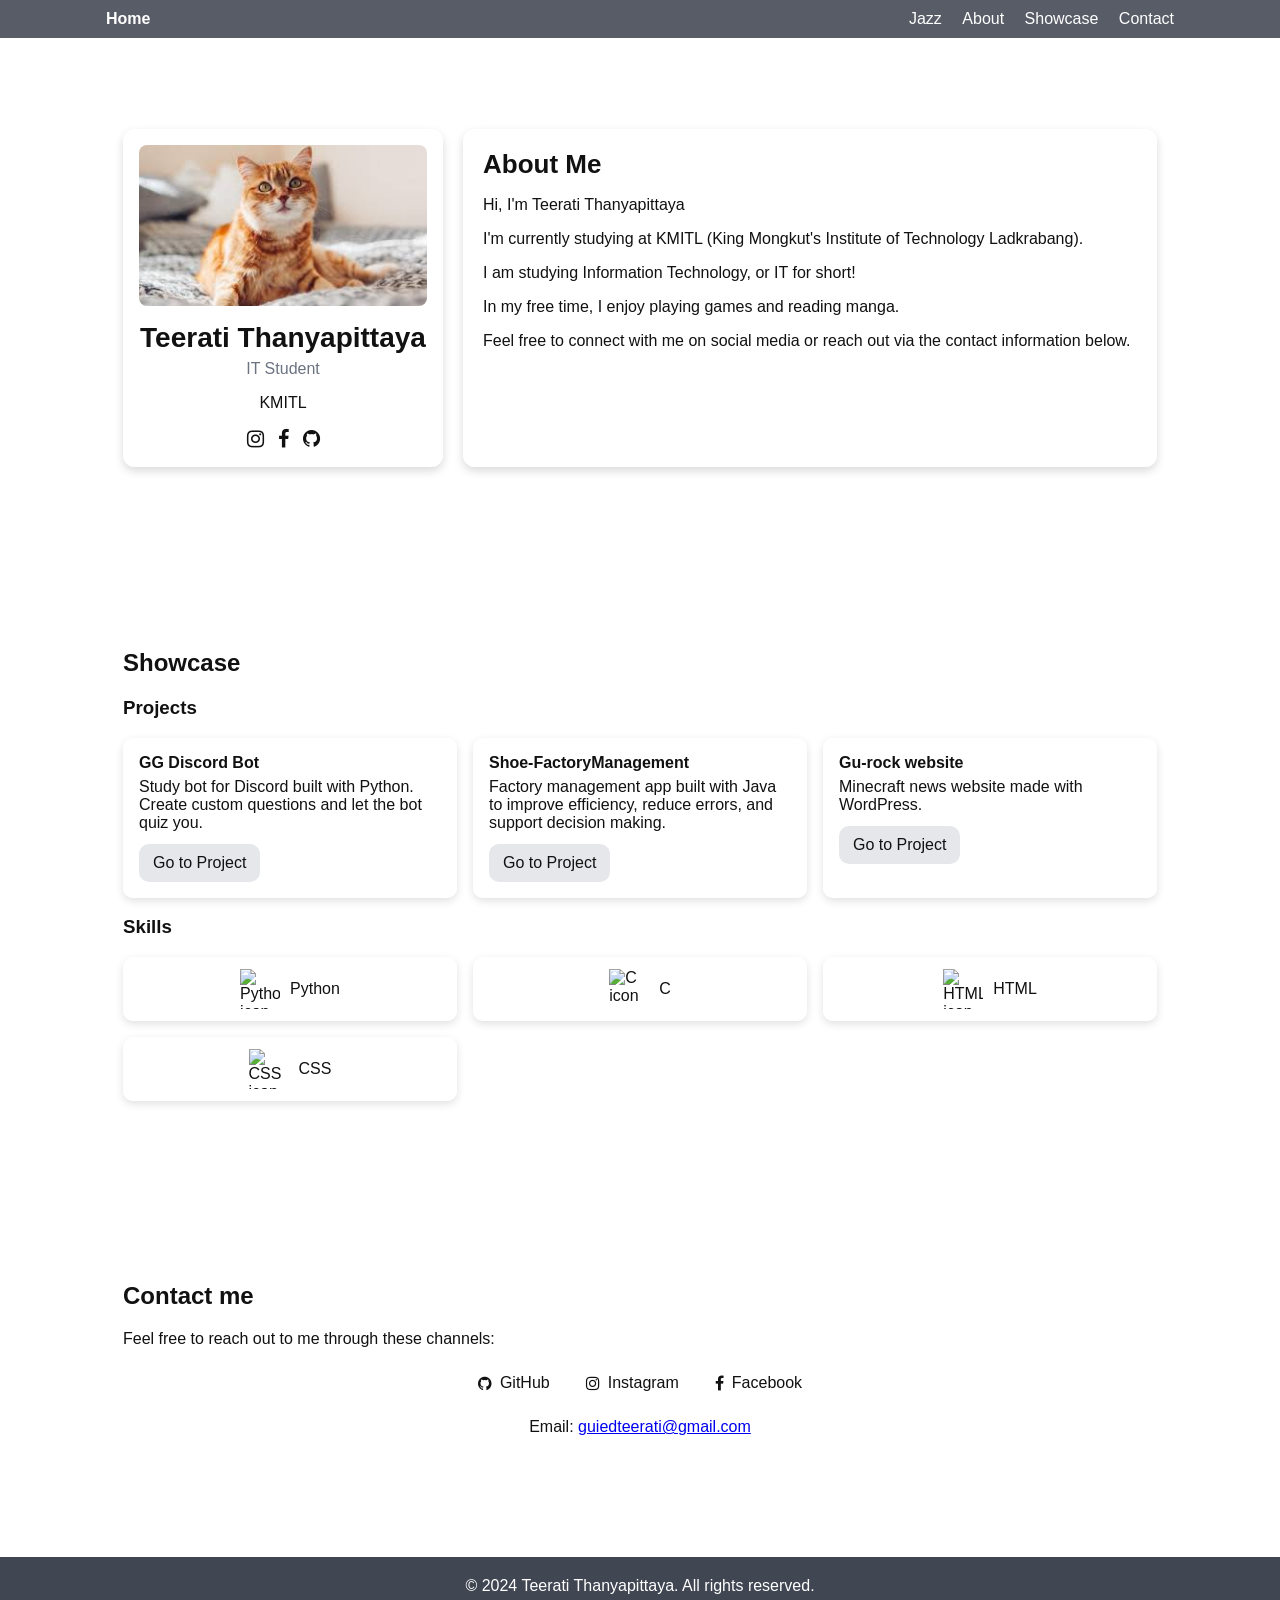
==== rush/tthanyap.html @ 21090a6c "fun with code" ====
<!DOCTYPE html>
<html lang="en">
<head>
  <meta charset="UTF-8" />
  <meta name="viewport" content="width=device-width, initial-scale=1" />
  <title>Trcharoe Portfolio</title>
  <link rel="stylesheet" href="tthanyap.css" />
  <link rel="stylesheet"
        href="https://cdnjs.cloudflare.com/ajax/libs/font-awesome/4.7.0/css/font-awesome.min.css" />
</head>
<body>

  <!-- Navbar (fixed, เรียบง่าย) -->
  <header class="navbar">
    <nav class="nav-wrap">
      <a href="index.html" class="brand">Home</a>
      <div class="nav-links">
        <a href="./jazz.html">Jazz</a>
        <a href="#about">About</a>
        <a href="#showcase">Showcase</a>
        <a href="#contact">Contact</a>
      </div>
    </nav>
  </header>
  <div class="nav-spacer"></div> <!-- กันเนื้อหาโดน navbar ทับ -->

  <!-- About -->
  <section id="about" class="section">
    <div class="glass glass-row">
      <div class="card">
        <img src="./img/images.jpeg" alt="Profile photo of Trisit Charoenparipat" />
        <h1>Teerati Thanyapittaya</h1>
        <p class="sub">IT Student</p>
        <p>KMITL</p>
        <div class="socials">
          <a href="https://www.instagram.com/guiedd_/" target="_blank" rel="noopener" aria-label="Instagram">
            <i class="fa fa-instagram"></i>
          </a>
          <a href="https://www.facebook.com/teerati.thanyapittaya" target="_blank" rel="noopener" aria-label="Facebook">
            <i class="fa fa-facebook"></i>
          </a>
          <a href="https://github.com/66070273" target="_blank" rel="noopener" aria-label="GitHub">
            <i class="fa fa-github"></i>
          </a>
        </div>
      </div>

      <article class="panel">
        <h2>About Me</h2>
        <p>Hi, I'm Teerati Thanyapittaya</p>
        <p>I'm currently studying at KMITL (King Mongkut's Institute of Technology Ladkrabang).</p>
        <p>I am studying Information Technology, or IT for short!</p>
        <p>In my free time, I enjoy playing games and reading manga.</p>
        <p>Feel free to connect with me on social media or reach out via the contact information below.</p>
      </article>
    </div>
  </section>

  <!-- Showcase -->
  <section id="showcase" class="section">
    <div class="glass">
      <h2>Showcase</h2>

      <h3 class="mt-2">Projects</h3>
      <div class="grid">
        <div class="project">
          <h4>GG Discord Bot</h4>
          <p>Study bot for Discord built with Python. Create custom questions and let the bot quiz you.</p>
          <a class="btn" href="https://github.com/KawaiiZT/GG-Discord-Bot" target="_blank" rel="noopener">Go to Project</a>
        </div>
        <div class="project">
          <h4>Shoe-FactoryManagement</h4>
          <p>Factory management app built with Java to improve efficiency, reduce errors, and support decision making.</p>
          <a class="btn" href="https://github.com/KawaiiZT/Shoe-FactoryManagement" target="_blank" rel="noopener">Go to Project</a>
        </div>
        <div class="project">
          <h4>Gu-rock website</h4>
          <p>Minecraft news website made with WordPress.</p>
          <a class="btn" href="https://gurockth.com/" target="_blank" rel="noopener">Go to Project</a>
        </div>
      </div>

      <h3 class="mt-3">Skills</h3>
      <div class="grid skills">
        <div class="skill"><img src="https://img.icons8.com/ios-filled/50/000000/python.png" alt="Python icon"><span>Python</span></div>
        <div class="skill"><img src="https://img.icons8.com/ios-filled/50/000000/c.png" alt="C icon"><span>C</span></div>
        <div class="skill"><img src="https://img.icons8.com/ios-filled/50/000000/html-5.png" alt="HTML icon"><span>HTML</span></div>
        <div class="skill"><img src="https://img.icons8.com/ios-filled/50/000000/css3.png" alt="CSS icon"><span>CSS</span></div>
      </div>
    </div>
  </section>

  <!-- Contact -->
  <section id="contact" class="section">
    <div class="glass">
      <h2>Contact me</h2>
      <p>Feel free to reach out to me through these channels:</p>
      <div class="contact-links">
        <a href="https://github.com/KawaiiZT" target="_blank" rel="noopener"><i class="fa fa-github"></i> GitHub</a>
        <a href="https://www.instagram.com/tribearorion_/" target="_blank" rel="noopener"><i class="fa fa-instagram"></i> Instagram</a>
        <a href="https://www.facebook.com/trisit.charoenparipat" target="_blank" rel="noopener"><i class="fa fa-facebook"></i> Facebook</a>
      </div>
      <p class="email">Email: <a href="mailto:guiedteerati@gmail.com">guiedteerati@gmail.com</a></p>
    </div>
  </section>

  <footer class="footer">© 2024 Teerati Thanyapittaya. All rights reserved.</footer>
</body>
</html>
---- rush/tthanyap.css ----
/* Reset เล็กน้อย */
* { box-sizing: border-box; }
html, body { height: 100%; margin: 0; }
body {
  font-family: Arial, sans-serif;
  color: #1f2937;
  background: url("https://images.unsplash.com/photo-1500530855697-b586d89ba3ee?q=80&w=1920&auto=format&fit=crop") center/cover no-repeat fixed;
}

/* Navbar */
.navbar {
  position: fixed; inset: 0 0 auto 0;
  background: rgba(17, 24, 39, .7);
  backdrop-filter: blur(8px);
  z-index: 1000;
}
.nav-wrap {
  max-width: 1100px; margin: 0 auto; padding: 10px 16px;
  display: flex; align-items: center; justify-content: space-between;
}
.brand { color: #fff; text-decoration: none; font-weight: 700; }
.nav-links a { color: #fff; text-decoration: none; margin-left: 16px; }
.nav-links a:hover { text-decoration: underline; }
.nav-spacer { height: 48px; } /* กันเนื้อหาโดนทับ */

/* Layout sections */
.section { padding: 48px 16px; }
.section .glass { max-width: 1100px; margin: 0 auto; }

/* กล่องโปร่ง (glass) */
.glass {
  background: rgba(255,255,255,.2);
  border: 1px solid rgba(255,255,255,.28);
  border-radius: 16px;
  backdrop-filter: blur(10px);
  -webkit-backdrop-filter: blur(10px);
  padding: clamp(16px, 4vw, 32px);
  color: #111;
}
.glass-row { display: grid; grid-template-columns: 320px 1fr; gap: 20px; }
@media (max-width: 900px) { .glass-row { grid-template-columns: 1fr; } }

/* Card (โปรไฟล์ด้านซ้าย) */
.card {
  background: rgba(255,255,255,.85);
  border-radius: 12px;
  box-shadow: 0 4px 10px rgba(0,0,0,.15);
  padding: 16px; text-align: center;
}
.card img { width: 100%; height: auto; border-radius: 8px; }
.card h1 { margin: 12px 0 6px; font-size: clamp(20px, 3vw, 28px); }
.card .sub { color: #6b7280; margin: 0 0 6px; }

.socials { display: flex; justify-content: center; gap: 14px; margin-top: 10px; }
.socials a { color: #111; font-size: 20px; text-decoration: none; }
.socials a:hover { color: #2563eb; }

/* Panel (กล่องข้อความขวา / กล่องรวม) */
.panel {
  background: rgba(255,255,255,.85);
  border-radius: 12px;
  box-shadow: 0 4px 10px rgba(0,0,0,.15);
  padding: 20px;
}
.panel h2 { margin: 0 0 10px; font-size: clamp(20px, 3vw, 26px); }

/* Grid ทั่วไป */
.grid {
  display: grid;
  grid-template-columns: repeat(auto-fit, minmax(260px, 1fr));
  gap: 16px;
}

/* Projects */
.project {
  background: rgba(255,255,255,.85);
  border-radius: 10px;
  box-shadow: 0 3px 8px rgba(0,0,0,.12);
  padding: 16px;
}
.project h4 { margin: 0 0 6px; }
.project p { margin: 0 0 12px; }
.btn {
  display: inline-block; text-decoration: none; color: #111;
  padding: 10px 14px; border-radius: 10px;
  background: #e5e7eb;
}
.btn:hover { background: #d1d5db; }

/* Skills */
.skills .skill {
  background: rgba(255,255,255,.85);
  border-radius: 10px; padding: 12px;
  display: flex; align-items: center; gap: 10px; justify-content: center;
  box-shadow: 0 3px 8px rgba(0,0,0,.12);
}
.skills img { width: 40px; height: 40px; }

/* Contact */
.contact-links {
  display: flex; flex-wrap: wrap; gap: 12px; justify-content: center; margin: 16px 0;
}
.contact-links a {
  display: inline-flex; align-items: center; gap: 8px;
  text-decoration: none; color: #111;
  background: rgba(255,255,255,.85);
  padding: 10px 12px; border-radius: 10px;
}
.contact-links a:hover { background: #dbeafe; }
.email { text-align: center; }

/* Footer */
.footer {
  text-align: center; color: #fff; padding: 20px 16px;
  background: rgba(17,24,39,.8); margin-top: 24px;
}

/* helpers */
.mt-2 { margin-top: 12px; }
.mt-3 { margin-top: 18px; }
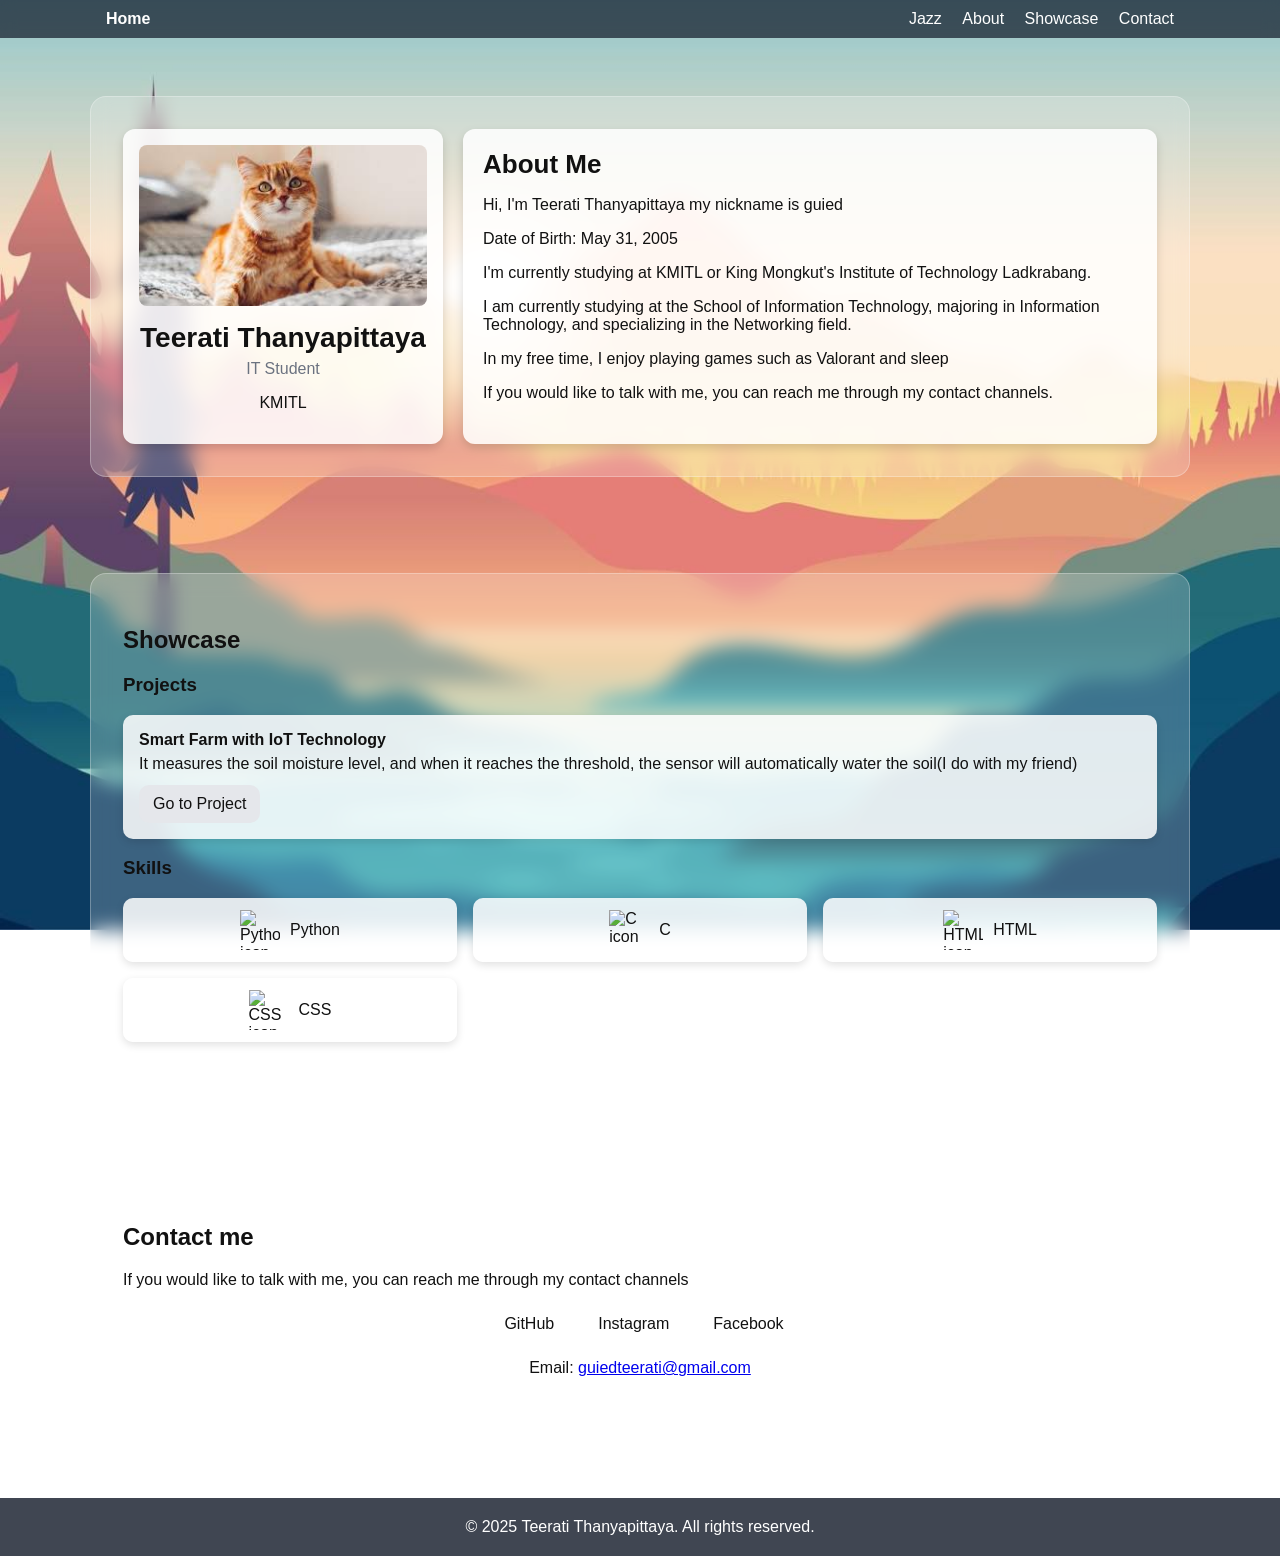
==== commit 4cabd9b9: "fun with code" ====
--- a/rush/tthanyap.html
+++ b/rush/tthanyap.html
@@ -5,12 +5,11 @@
   <meta name="viewport" content="width=device-width, initial-scale=1" />
   <title>Trcharoe Portfolio</title>
   <link rel="stylesheet" href="tthanyap.css" />
-  <link rel="stylesheet"
-        href="https://cdnjs.cloudflare.com/ajax/libs/font-awesome/4.7.0/css/font-awesome.min.css" />
+
 </head>
 <body>
 
-  <!-- Navbar (fixed, เรียบง่าย) -->
+  <!-- Navbar -->
   <header class="navbar">
     <nav class="nav-wrap">
       <a href="index.html" class="brand">Home</a>
@@ -22,13 +21,13 @@
       </div>
     </nav>
   </header>
-  <div class="nav-spacer"></div> <!-- กันเนื้อหาโดน navbar ทับ -->
+  <div class="nav-spacer"></div>
 
   <!-- About -->
   <section id="about" class="section">
     <div class="glass glass-row">
       <div class="card">
-        <img src="./img/images.jpeg" alt="Profile photo of Trisit Charoenparipat" />
+        <img src="./img/images.jpeg" alt="Profile photo of Teerati Thanyapittaya" />
         <h1>Teerati Thanyapittaya</h1>
         <p class="sub">IT Student</p>
         <p>KMITL</p>
@@ -47,11 +46,12 @@
 
       <article class="panel">
         <h2>About Me</h2>
-        <p>Hi, I'm Teerati Thanyapittaya</p>
-        <p>I'm currently studying at KMITL (King Mongkut's Institute of Technology Ladkrabang).</p>
-        <p>I am studying Information Technology, or IT for short!</p>
-        <p>In my free time, I enjoy playing games and reading manga.</p>
-        <p>Feel free to connect with me on social media or reach out via the contact information below.</p>
+        <p>Hi, I'm Teerati Thanyapittaya my nickname is guied</p>
+        <p>Date of Birth: May 31, 2005</p>
+        <p>I'm currently studying at KMITL or King Mongkut's Institute of Technology Ladkrabang.</p>
+        <p>I am currently studying at the School of Information Technology, majoring in Information Technology, and specializing in the Networking field.</p>
+        <p>In my free time, I enjoy playing games such as Valorant and sleep</p>
+        <p>If you would like to talk with me, you can reach me through my contact channels.</p>
       </article>
     </div>
   </section>
@@ -64,19 +64,9 @@
       <h3 class="mt-2">Projects</h3>
       <div class="grid">
         <div class="project">
-          <h4>GG Discord Bot</h4>
-          <p>Study bot for Discord built with Python. Create custom questions and let the bot quiz you.</p>
-          <a class="btn" href="https://github.com/KawaiiZT/GG-Discord-Bot" target="_blank" rel="noopener">Go to Project</a>
-        </div>
-        <div class="project">
-          <h4>Shoe-FactoryManagement</h4>
-          <p>Factory management app built with Java to improve efficiency, reduce errors, and support decision making.</p>
-          <a class="btn" href="https://github.com/KawaiiZT/Shoe-FactoryManagement" target="_blank" rel="noopener">Go to Project</a>
-        </div>
-        <div class="project">
-          <h4>Gu-rock website</h4>
-          <p>Minecraft news website made with WordPress.</p>
-          <a class="btn" href="https://gurockth.com/" target="_blank" rel="noopener">Go to Project</a>
+          <h4>Smart Farm with IoT Technology</h4>
+          <p>It measures the soil moisture level, and when it reaches the threshold, the sensor will automatically water the soil(I do with my friend)</p>
+          <a class="btn" href="https://13d4c.github.io/Physical-Com-Project/" target="_blank" rel="noopener">Go to Project</a>
         </div>
       </div>
 
@@ -94,16 +84,16 @@
   <section id="contact" class="section">
     <div class="glass">
       <h2>Contact me</h2>
-      <p>Feel free to reach out to me through these channels:</p>
+      <p>If you would like to talk with me, you can reach me through my contact channels</p>
       <div class="contact-links">
-        <a href="https://github.com/KawaiiZT" target="_blank" rel="noopener"><i class="fa fa-github"></i> GitHub</a>
-        <a href="https://www.instagram.com/tribearorion_/" target="_blank" rel="noopener"><i class="fa fa-instagram"></i> Instagram</a>
-        <a href="https://www.facebook.com/trisit.charoenparipat" target="_blank" rel="noopener"><i class="fa fa-facebook"></i> Facebook</a>
+        <a href="https://github.com/66070273" target="_blank" rel="noopener"><i class="fa fa-github"></i> GitHub</a>
+        <a href="https://www.instagram.com/guiedd_" target="_blank" rel="noopener"><i class="fa fa-instagram"></i> Instagram</a>
+        <a href="https://www.facebook.com/teerati.thanyapitaya/" target="_blank" rel="noopener"><i class="fa fa-facebook"></i> Facebook</a>
       </div>
       <p class="email">Email: <a href="mailto:guiedteerati@gmail.com">guiedteerati@gmail.com</a></p>
     </div>
   </section>
 
-  <footer class="footer">© 2024 Teerati Thanyapittaya. All rights reserved.</footer>
+  <footer class="footer">© 2025 Teerati Thanyapittaya. All rights reserved.</footer>
 </body>
 </html>
--- a/rush/tthanyap.css
+++ b/rush/tthanyap.css
@@ -4,7 +4,7 @@
 body {
   font-family: Arial, sans-serif;
   color: #1f2937;
-  background: url("https://images.unsplash.com/photo-1500530855697-b586d89ba3ee?q=80&w=1920&auto=format&fit=crop") center/cover no-repeat fixed;
+  background: url("./img/mountain-range-body-water_53876-139760.jpg") center/cover no-repeat fixed;
 }
 
 /* Navbar */
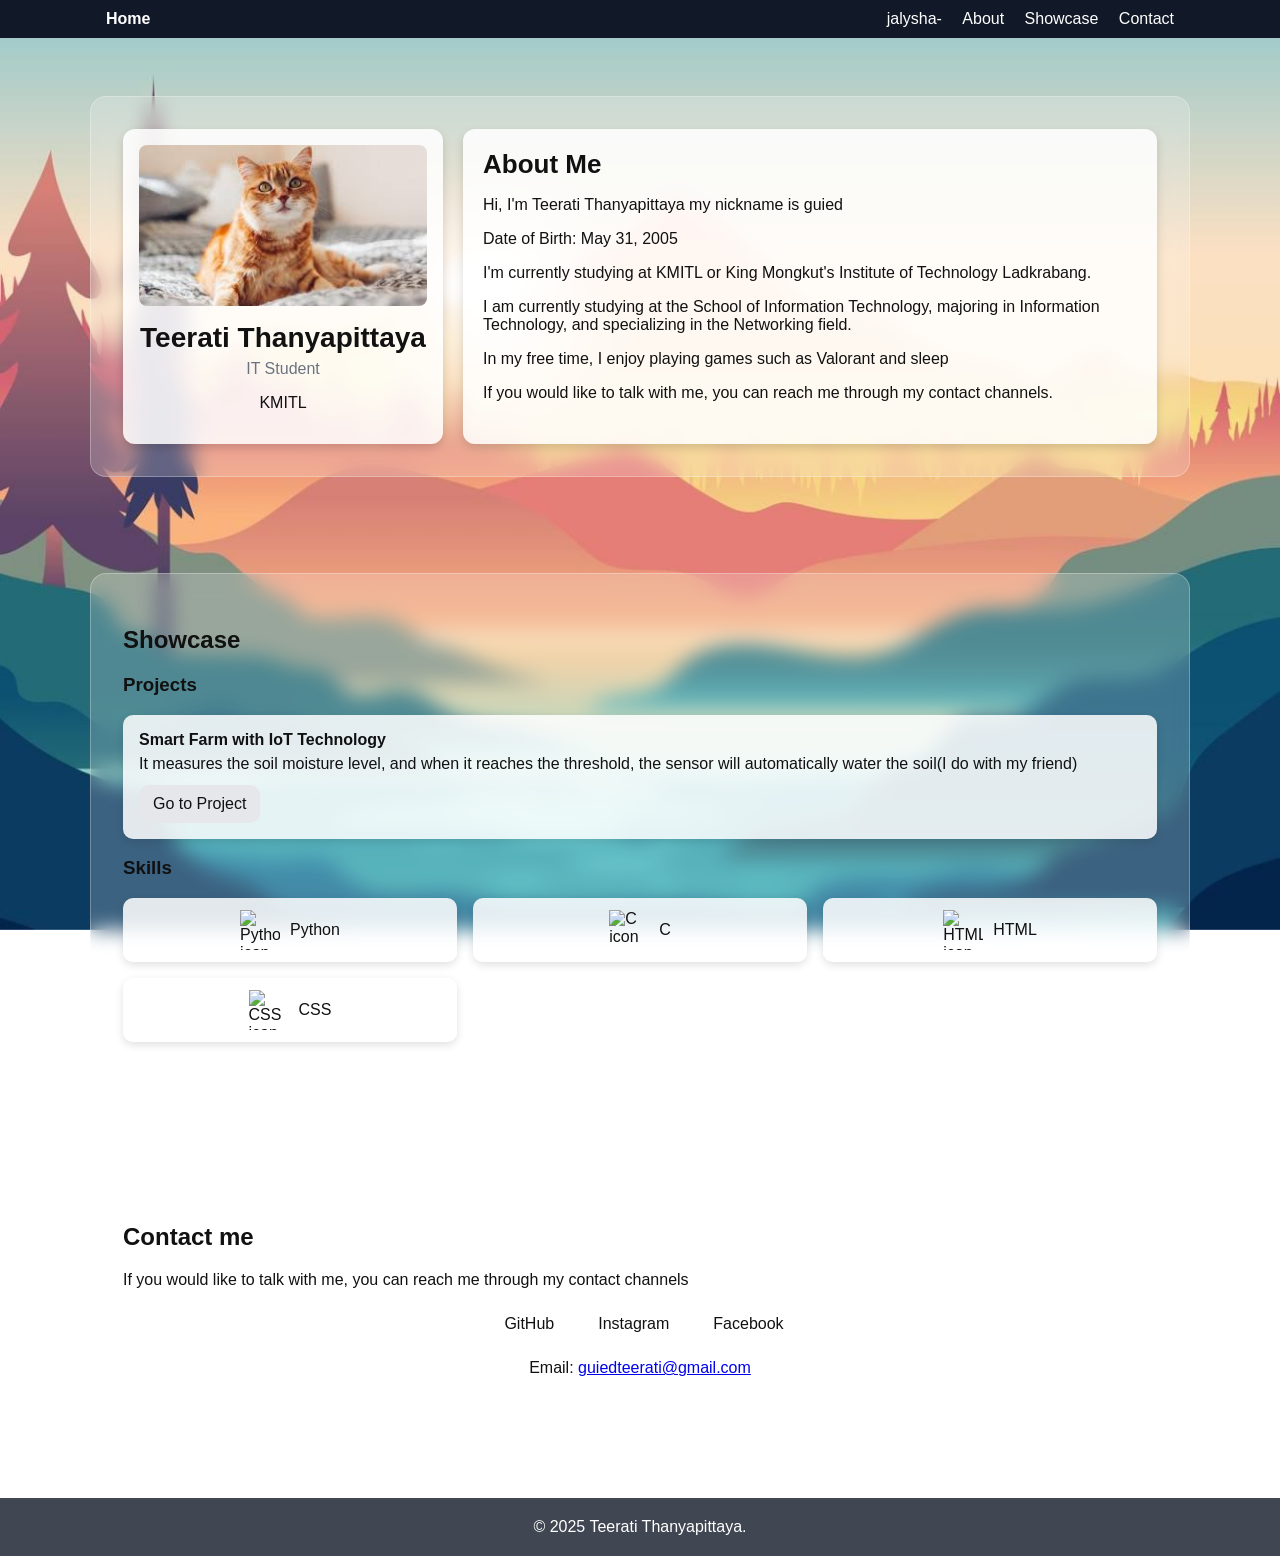
==== commit 160bb2cc: "fun with code" ====
--- a/rush/tthanyap.html
+++ b/rush/tthanyap.html
@@ -14,7 +14,7 @@
     <nav class="nav-wrap">
       <a href="index.html" class="brand">Home</a>
       <div class="nav-links">
-        <a href="./jazz.html">Jazz</a>
+        <a href="./jazz.html">jalysha-</a>
         <a href="#about">About</a>
         <a href="#showcase">Showcase</a>
         <a href="#contact">Contact</a>
@@ -94,6 +94,6 @@
     </div>
   </section>
 
-  <footer class="footer">© 2025 Teerati Thanyapittaya. All rights reserved.</footer>
+  <footer class="footer">© 2025 Teerati Thanyapittaya.</footer>
 </body>
 </html>
--- a/rush/tthanyap.css
+++ b/rush/tthanyap.css
@@ -1,4 +1,3 @@
-/* Reset เล็กน้อย */
 * { box-sizing: border-box; }
 html, body { height: 100%; margin: 0; }
 body {
@@ -10,7 +9,7 @@
 /* Navbar */
 .navbar {
   position: fixed; inset: 0 0 auto 0;
-  background: rgba(17, 24, 39, .7);
+  background: #111827;
   backdrop-filter: blur(8px);
   z-index: 1000;
 }
@@ -23,11 +22,11 @@
 .nav-links a:hover { text-decoration: underline; }
 .nav-spacer { height: 48px; } /* กันเนื้อหาโดนทับ */
 
-/* Layout sections */
+
 .section { padding: 48px 16px; }
 .section .glass { max-width: 1100px; margin: 0 auto; }
 
-/* กล่องโปร่ง (glass) */
+
 .glass {
   background: rgba(255,255,255,.2);
   border: 1px solid rgba(255,255,255,.28);
@@ -40,7 +39,6 @@
 .glass-row { display: grid; grid-template-columns: 320px 1fr; gap: 20px; }
 @media (max-width: 900px) { .glass-row { grid-template-columns: 1fr; } }
 
-/* Card (โปรไฟล์ด้านซ้าย) */
 .card {
   background: rgba(255,255,255,.85);
   border-radius: 12px;
@@ -55,7 +53,6 @@
 .socials a { color: #111; font-size: 20px; text-decoration: none; }
 .socials a:hover { color: #2563eb; }
 
-/* Panel (กล่องข้อความขวา / กล่องรวม) */
 .panel {
   background: rgba(255,255,255,.85);
   border-radius: 12px;
@@ -64,14 +61,12 @@
 }
 .panel h2 { margin: 0 0 10px; font-size: clamp(20px, 3vw, 26px); }
 
-/* Grid ทั่วไป */
 .grid {
   display: grid;
   grid-template-columns: repeat(auto-fit, minmax(260px, 1fr));
   gap: 16px;
 }
 
-/* Projects */
 .project {
   background: rgba(255,255,255,.85);
   border-radius: 10px;
@@ -87,7 +82,6 @@
 }
 .btn:hover { background: #d1d5db; }
 
-/* Skills */
 .skills .skill {
   background: rgba(255,255,255,.85);
   border-radius: 10px; padding: 12px;
@@ -96,7 +90,6 @@
 }
 .skills img { width: 40px; height: 40px; }
 
-/* Contact */
 .contact-links {
   display: flex; flex-wrap: wrap; gap: 12px; justify-content: center; margin: 16px 0;
 }
@@ -109,12 +102,10 @@
 .contact-links a:hover { background: #dbeafe; }
 .email { text-align: center; }
 
-/* Footer */
 .footer {
   text-align: center; color: #fff; padding: 20px 16px;
   background: rgba(17,24,39,.8); margin-top: 24px;
 }
 
-/* helpers */
 .mt-2 { margin-top: 12px; }
 .mt-3 { margin-top: 18px; }
